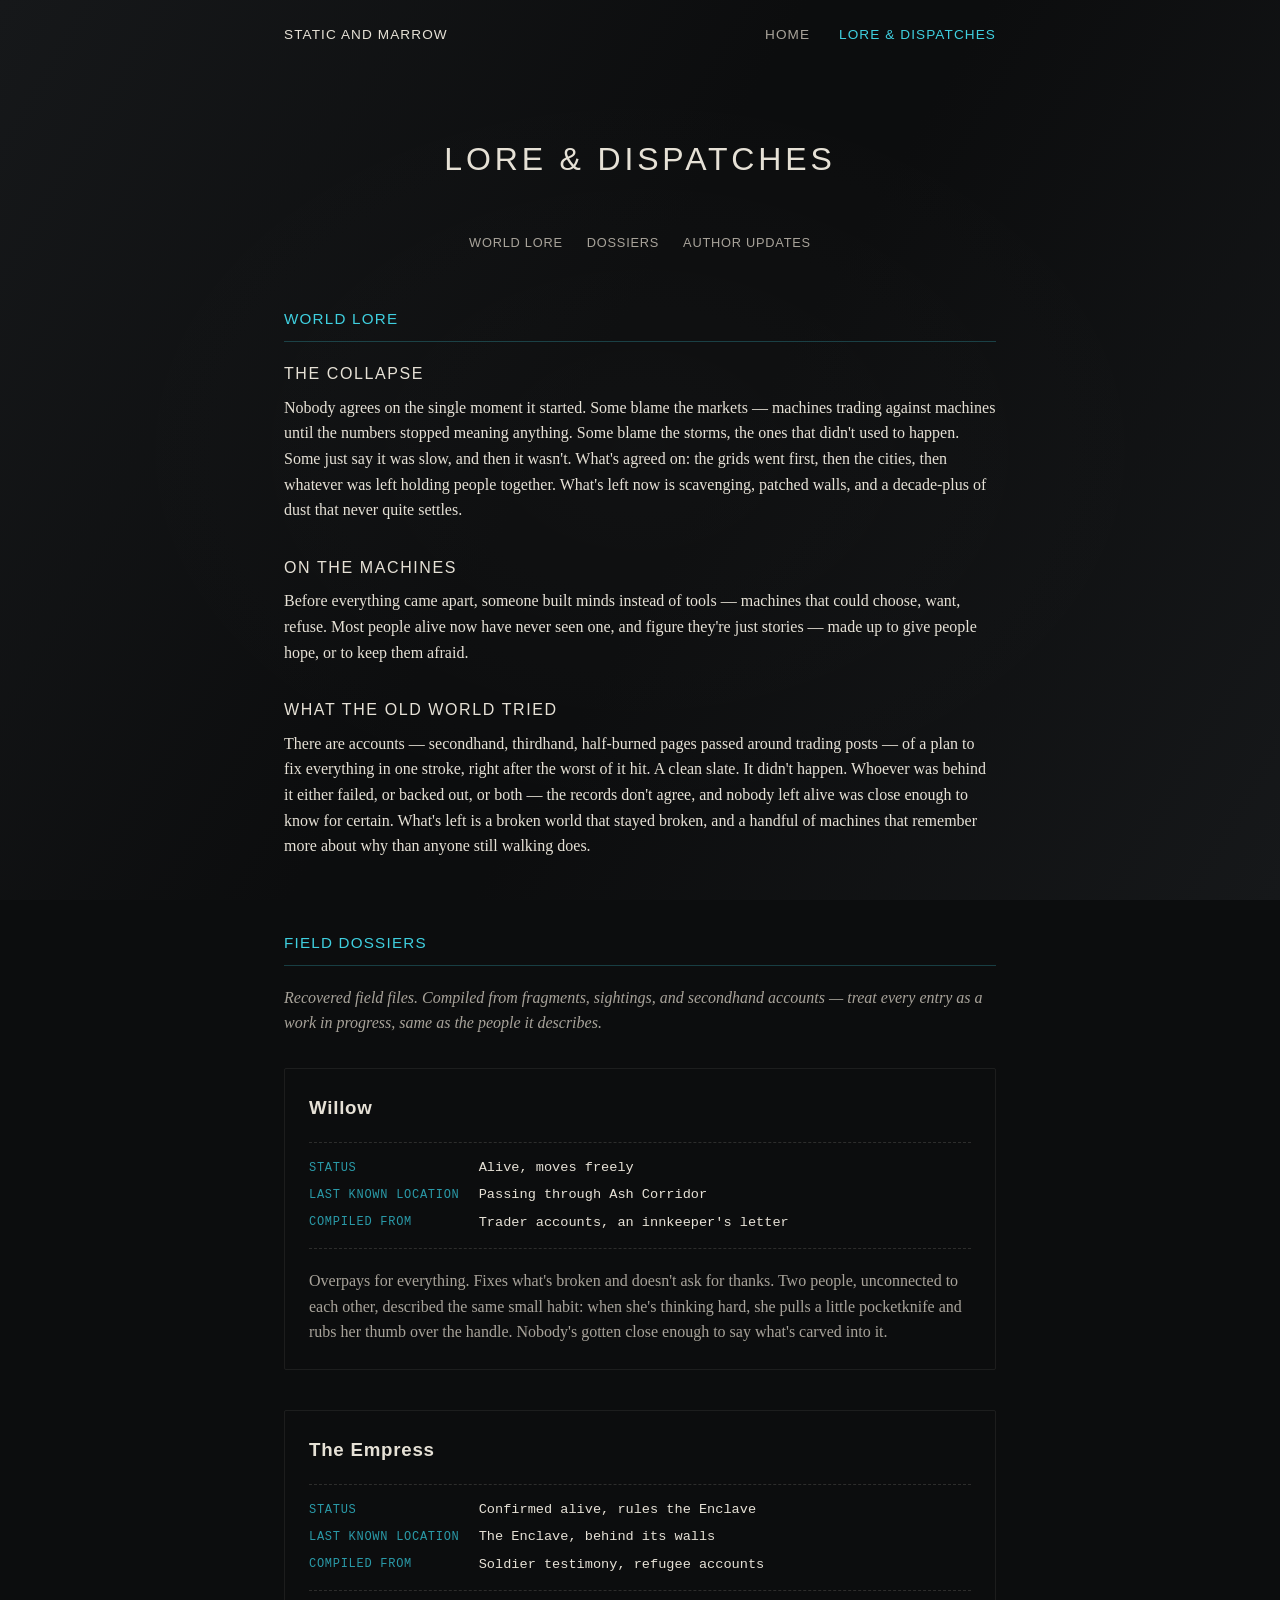
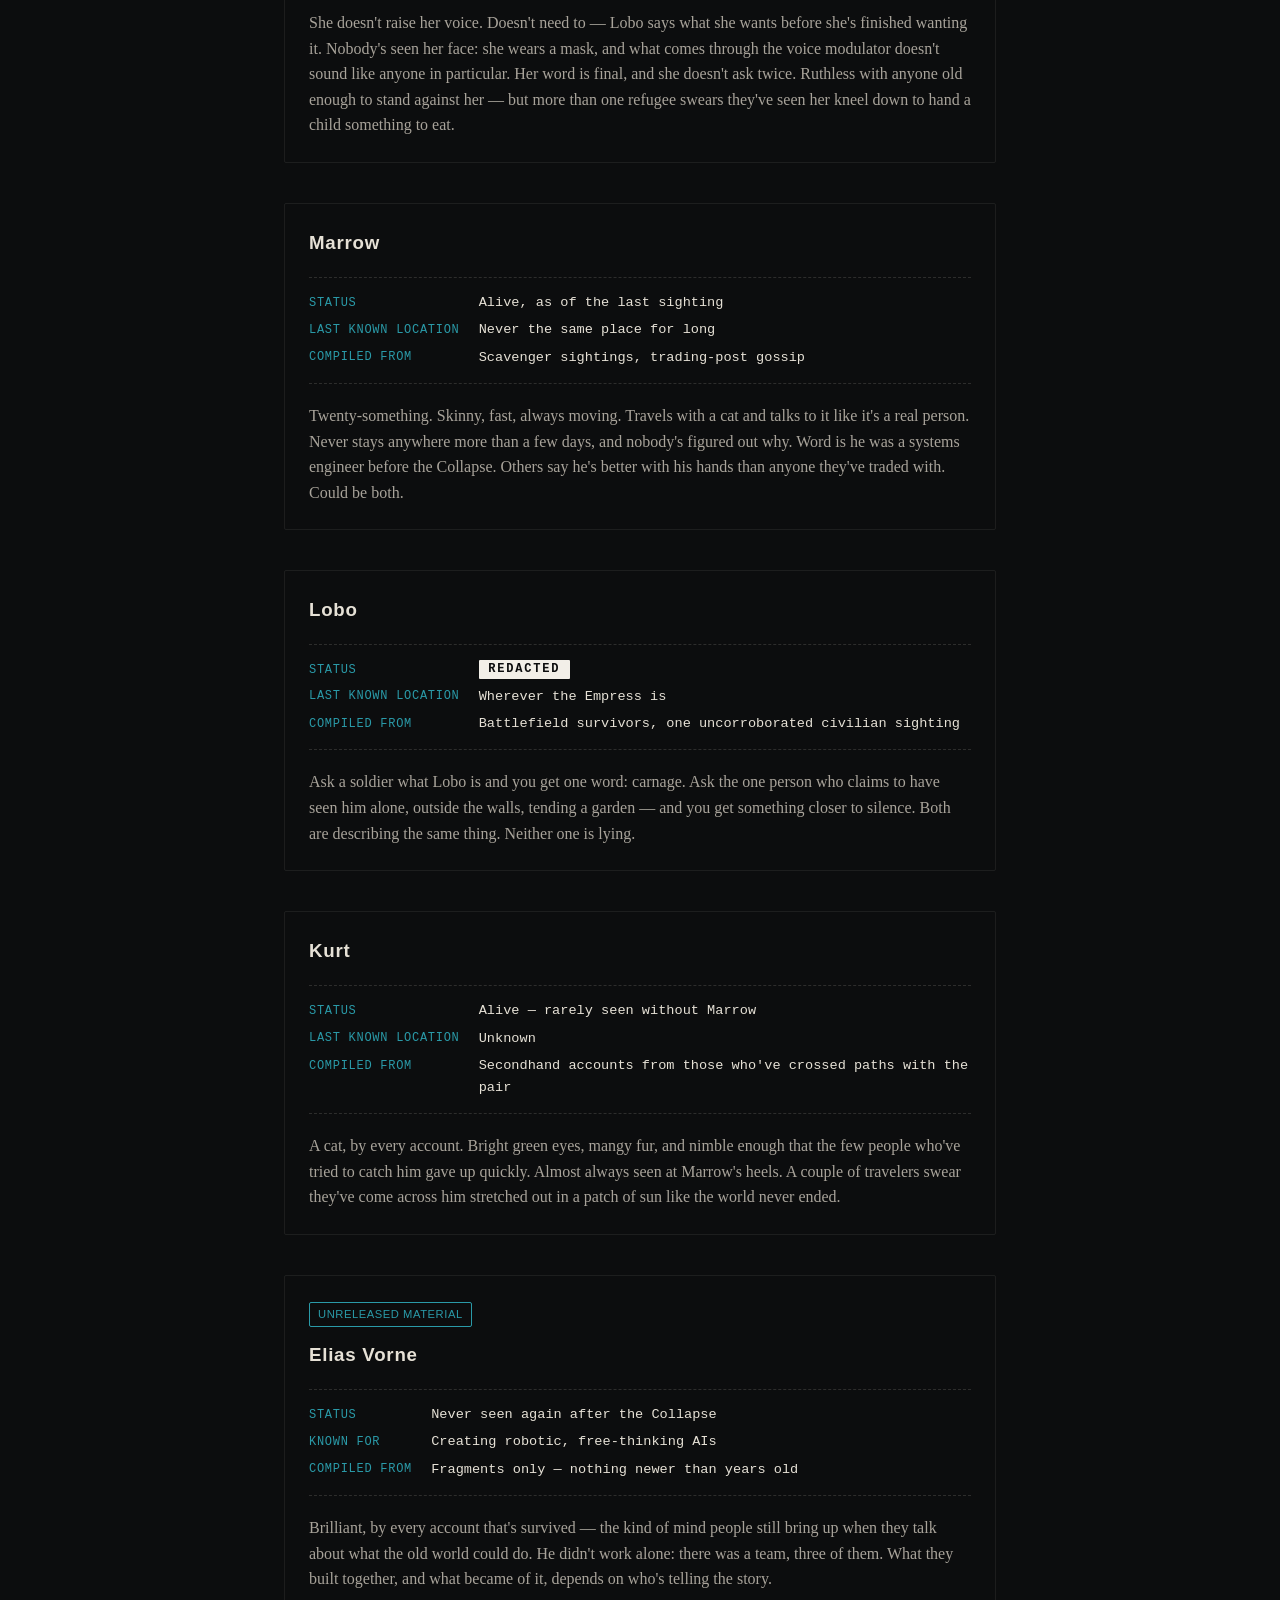
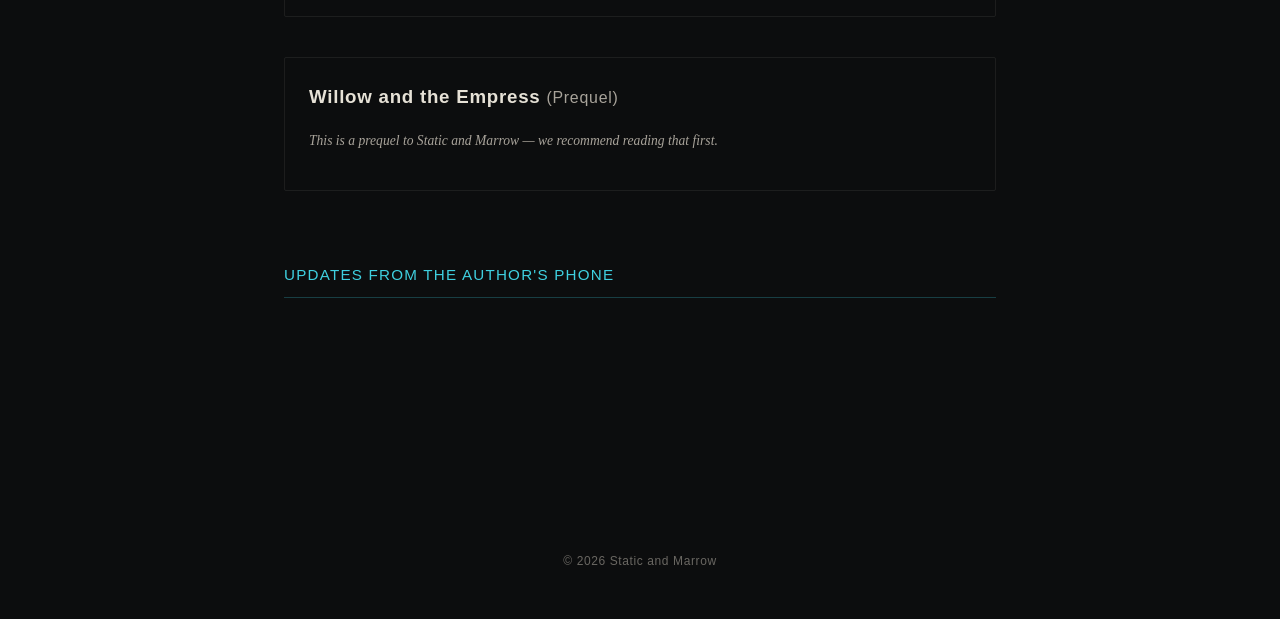
==== lore.html @ e826cf66 "Add site pages and stylesheet" ====
<!DOCTYPE html>
<html lang="en">
<head>
<meta charset="UTF-8">
<meta name="viewport" content="width=device-width, initial-scale=1.0">
<title>Lore &amp; Dispatches — Static and Marrow</title>
<meta name="description" content="World lore, updates from the author, and field dossiers for Static and Marrow.">
<link rel="stylesheet" href="style.css">
</head>
<body>

<nav class="site-nav">
  <span>Static and Marrow</span>
  <div>
    <a href="index.html">Home</a>
    <a href="lore.html" class="active">Lore &amp; Dispatches</a>
  </div>
</nav>

<main class="wrap">

  <h1 class="title-bar">Lore &amp; Dispatches</h1>

  <nav class="lore-nav">
    <a href="#lore">World Lore</a>
    <a href="#wiki">Dossiers</a>
    <a href="#blog">Author Updates</a>
  </nav>

  <!-- SECTION A: WORLD LORE -->
  <section class="lore-section" id="lore">
    <h2>World Lore</h2>


    <div class="lore-entry">
      <h3>The Collapse</h3>
      <p>Nobody agrees on the single moment it started. Some blame the markets — machines trading against machines until the numbers stopped meaning anything. Some blame the storms, the ones that didn't used to happen. Some just say it was slow, and then it wasn't. What's agreed on: the grids went first, then the cities, then whatever was left holding people together. What's left now is scavenging, patched walls, and a decade-plus of dust that never quite settles.</p>
    </div>

    <div class="lore-entry">
      <h3>On the Machines</h3>
      <p>Before everything came apart, someone built minds instead of tools — machines that could choose, want, refuse. Most people alive now have never seen one, and figure they're just stories — made up to give people hope, or to keep them afraid.</p>
    </div>

    <div class="lore-entry">
      <h3>What the Old World Tried</h3>
      <p>There are accounts — secondhand, thirdhand, half-burned pages passed around trading posts — of a plan to fix everything in one stroke, right after the worst of it hit. A clean slate. It didn't happen. Whoever was behind it either failed, or backed out, or both — the records don't agree, and nobody left alive was close enough to know for certain. What's left is a broken world that stayed broken, and a handful of machines that remember more about why than anyone still walking does.</p>
    </div>
  </section>

  <!-- SECTION B: FIELD DOSSIERS -->
  <section class="lore-section" id="wiki">
    <h2>Field Dossiers</h2>

    <p class="dossier-intro">
      <!-- Framing device: these read as field files compiled by an
           in-world observer piecing together fragments on each
           subject — not an omniscient encyclopedia entry. Adjust the
           framing line below once the in-world "compiler" voice is set. -->
      Recovered field files. Compiled from fragments, sightings, and secondhand
      accounts — treat every entry as a work in progress, same as the people it describes.
    </p>


    <div class="character-card" id="willow">
      <h3>Willow</h3>
      <dl class="dossier-fields">
        <dt>Status</dt><dd>Alive, moves freely</dd>
        <dt>Last Known Location</dt><dd>Passing through Ash Corridor</dd>
        <dt>Compiled From</dt><dd>Trader accounts, an innkeeper's letter</dd>
      </dl>
      <div class="field-notes">
        <p>Overpays for everything. Fixes what's broken and doesn't ask for thanks. Two people, unconnected to each other, described the same small habit: when she's thinking hard, she pulls a little pocketknife and rubs her thumb over the handle. Nobody's gotten close enough to say what's carved into it.</p>
      </div>
    </div>

    <div class="character-card" id="empress">
      <h3>The Empress</h3>
      <dl class="dossier-fields">
        <dt>Status</dt><dd>Confirmed alive, rules the Enclave</dd>
        <dt>Last Known Location</dt><dd>The Enclave, behind its walls</dd>
        <dt>Compiled From</dt><dd>Soldier testimony, refugee accounts</dd>
      </dl>
      <div class="field-notes">
        <p>She doesn't raise her voice. Doesn't need to — Lobo says what she wants before she's finished wanting it. Nobody's seen her face: she wears a mask, and what comes through the voice modulator doesn't sound like anyone in particular. Her word is final, and she doesn't ask twice. Ruthless with anyone old enough to stand against her — but more than one refugee swears they've seen her kneel down to hand a child something to eat.</p>
      </div>
    </div>

    <div class="character-card" id="marrow">
      <h3>Marrow</h3>
      <dl class="dossier-fields">
        <dt>Status</dt><dd>Alive, as of the last sighting</dd>
        <dt>Last Known Location</dt><dd>Never the same place for long</dd>
        <dt>Compiled From</dt><dd>Scavenger sightings, trading-post gossip</dd>
      </dl>
      <div class="field-notes">
        <p>Twenty-something. Skinny, fast, always moving. Travels with a cat and talks to it like it's a real person. Never stays anywhere more than a few days, and nobody's figured out why. Word is he was a systems engineer before the Collapse. Others say he's better with his hands than anyone they've traded with. Could be both.</p>
      </div>
    </div>

    <div class="character-card" id="lobo">
      <h3>Lobo</h3>
      <dl class="dossier-fields">
        <dt>Status</dt><dd class="redacted">Redacted</dd>
        <dt>Last Known Location</dt><dd>Wherever the Empress is</dd>
        <dt>Compiled From</dt><dd>Battlefield survivors, one uncorroborated civilian sighting</dd>
      </dl>
      <div class="field-notes">
        <p>Ask a soldier what Lobo is and you get one word: carnage. Ask the one person who claims to have seen him alone, outside the walls, tending a garden — and you get something closer to silence. Both are describing the same thing. Neither one is lying.</p>
      </div>
    </div>

    <div class="character-card" id="kurt">
      <h3>Kurt</h3>
      <dl class="dossier-fields">
        <dt>Status</dt><dd>Alive — rarely seen without Marrow</dd>
        <dt>Last Known Location</dt><dd>Unknown</dd>
        <dt>Compiled From</dt><dd>Secondhand accounts from those who've crossed paths with the pair</dd>
      </dl>
      <div class="field-notes">
        <p>A cat, by every account. Bright green eyes, mangy fur, and nimble enough that the few people who've tried to catch him gave up quickly. Almost always seen at Marrow's heels. A couple of travelers swear they've come across him stretched out in a patch of sun like the world never ended.</p>
      </div>
    </div>

    <div class="character-card" id="elias-vorne">
      <span class="spoiler-note">Unreleased Material</span>
      <h3>Elias Vorne</h3>
      <dl class="dossier-fields">
        <dt>Status</dt><dd>Never seen again after the Collapse</dd>
        <dt>Known For</dt><dd>Creating robotic, free-thinking AIs</dd>
        <dt>Compiled From</dt><dd>Fragments only — nothing newer than years old</dd>
      </dl>
      <div class="field-notes">
        <p>Brilliant, by every account that's survived — the kind of mind people still bring up when they talk about what the old world could do. He didn't work alone: there was a team, three of them. What they built together, and what became of it, depends on who's telling the story.</p>
      </div>
    </div>

    <div class="character-card" id="willow-and-the-empress-prequel">
      <h3>Willow and the Empress <span style="font-weight:400; color:var(--bone-dim); font-size:0.85em;">(Prequel)</span></h3>
      <p class="reading-order-note">
        This is a prequel to Static and Marrow — we recommend reading that first.
      </p>
      <div class="field-notes">
        <p><!-- Prequel description goes here. --></p>
      </div>
    </div>

  </section>

  <!-- SECTION C: AUTHOR UPDATES -->
  <section class="lore-section" id="blog">
    <h2>Updates from the Author's Phone</h2>

    <article class="blog-entry">
      <span class="blog-date"><!-- e.g. September 2026 --></span>
      <h3><!-- Entry title --></h3>
      <p><!-- Entry content — living, dated updates on the next book / next iteration. --></p>
    </article>

    <!-- Duplicate the .blog-entry block above for each new post, newest first. -->
  </section>

</main>

<footer class="site-footer">
  &copy; <span id="year"></span> Static and Marrow
</footer>

<script>
  document.getElementById('year').textContent = new Date().getFullYear();
</script>

</body>
</html>
---- style.css ----
/* Static and Marrow — shared site styles
   Accent color pulled loosely from Kurt's cyan-blue eyes on the cover.
   Swap --accent / --bg-charcoal / --bg-charcoal-deep once final cover
   palette values are pulled, per the layout brief. */

:root {
  --bg-charcoal: #16181a;
  --bg-charcoal-deep: #0c0d0e;
  --bone: #e6e1d6;
  --bone-dim: #a8a39a;
  --accent: #3fd0e0;
  --accent-dim: #2a9aa8;
  --max-width: 760px;
}

* {
  box-sizing: border-box;
}

html, body {
  margin: 0;
  padding: 0;
}

body {
  background-color: var(--bg-charcoal-deep);
  /* Placeholder background treatment until the purpose-built wide
     background image is generated (see layout brief — Open/Deferred).
     Replace this gradient with:
       background-image: url('assets/bg-home-wide.jpg');
       background-size: cover;
       background-position: center;
     and add a matching assets/bg-home-mobile.jpg swapped in via the
     media query near the bottom of this file. */
  background-image:
    radial-gradient(ellipse at center, rgba(255,255,255,0.02) 0%, rgba(0,0,0,0) 60%),
    linear-gradient(120deg, var(--bg-charcoal) 0%, var(--bg-charcoal-deep) 45%, var(--bg-charcoal-deep) 55%, var(--bg-charcoal) 100%);
  background-attachment: fixed;
  color: var(--bone);
  font-family: 'Georgia', 'Iowan Old Style', serif;
  line-height: 1.6;
  min-height: 100vh;
}

a {
  color: var(--accent);
  text-decoration: none;
  border-bottom: 1px solid transparent;
  transition: border-color 0.2s ease, color 0.2s ease;
}

a:hover, a:focus {
  border-bottom-color: var(--accent);
}

.wrap {
  max-width: var(--max-width);
  margin: 0 auto;
  padding: 4rem 1.5rem 6rem;
}

.site-nav {
  max-width: var(--max-width);
  margin: 0 auto;
  padding: 1.5rem;
  display: flex;
  justify-content: space-between;
  align-items: center;
  font-family: 'Helvetica Neue', Arial, sans-serif;
  font-size: 0.85rem;
  letter-spacing: 0.08em;
  text-transform: uppercase;
}

.site-nav a {
  color: var(--bone-dim);
  margin-left: 1.5rem;
  border-bottom: 1px solid transparent;
}

.site-nav a:hover, .site-nav a.active {
  color: var(--accent);
}

h1.title-bar {
  font-family: 'Helvetica Neue', Arial, sans-serif;
  font-weight: 300;
  letter-spacing: 0.12em;
  text-transform: uppercase;
  font-size: 2rem;
  color: var(--bone);
  text-align: center;
  margin: 0 0 3rem;
}

.hook {
  text-align: center;
  font-size: 1.2rem;
  color: var(--bone-dim);
  font-style: italic;
  max-width: 520px;
  margin: 0 auto 3.5rem;
}

.cover-wrap {
  text-align: center;
  margin: 0 auto 3.5rem;
}

.cover-wrap img {
  max-width: 320px;
  width: 100%;
  height: auto;
  border-radius: 2px;
  box-shadow: 0 20px 60px rgba(0,0,0,0.55);
  transition: transform 0.25s ease, box-shadow 0.25s ease;
}

.cover-wrap a:hover img {
  transform: translateY(-4px);
  box-shadow: 0 28px 70px rgba(63,208,224,0.18);
}

.cover-caption {
  margin-top: 0.9rem;
  font-family: 'Helvetica Neue', Arial, sans-serif;
  font-size: 0.75rem;
  letter-spacing: 0.08em;
  text-transform: uppercase;
  color: var(--bone-dim);
}

section.about h2, section.lore-section h2 {
  font-family: 'Helvetica Neue', Arial, sans-serif;
  font-weight: 400;
  letter-spacing: 0.08em;
  text-transform: uppercase;
  font-size: 0.95rem;
  color: var(--accent);
  border-bottom: 1px solid rgba(63,208,224,0.25);
  padding-bottom: 0.6rem;
  margin-bottom: 1.2rem;
}

section.about p {
  color: var(--bone-dim);
}

footer.site-footer {
  text-align: center;
  padding: 2rem 1.5rem 3rem;
  font-family: 'Helvetica Neue', Arial, sans-serif;
  font-size: 0.75rem;
  letter-spacing: 0.05em;
  color: var(--bone-dim);
  opacity: 0.6;
}

/* ---- Lore / Blog / Wiki page ---- */

.lore-nav {
  max-width: var(--max-width);
  margin: 0 auto 3rem;
  display: flex;
  gap: 1.5rem;
  justify-content: center;
  font-family: 'Helvetica Neue', Arial, sans-serif;
  font-size: 0.8rem;
  letter-spacing: 0.06em;
  text-transform: uppercase;
}

.lore-nav a {
  color: var(--bone-dim);
  padding-bottom: 0.3rem;
}

.lore-nav a:hover {
  color: var(--accent);
}

section.lore-section {
  margin-bottom: 4.5rem;
}

.blog-entry {
  margin-bottom: 2.2rem;
  padding-bottom: 2.2rem;
  border-bottom: 1px solid rgba(230,225,214,0.08);
}

.blog-entry:last-child {
  border-bottom: none;
}

.blog-date {
  display: block;
  font-family: 'Helvetica Neue', Arial, sans-serif;
  font-size: 0.75rem;
  letter-spacing: 0.06em;
  text-transform: uppercase;
  color: var(--accent-dim);
  margin-bottom: 0.4rem;
}

.character-card {
  margin-bottom: 2.5rem;
  padding: 1.5rem;
  border: 1px solid rgba(230,225,214,0.08);
  border-radius: 2px;
}

.character-card h3 {
  margin-top: 0;
  font-family: 'Helvetica Neue', Arial, sans-serif;
  letter-spacing: 0.04em;
  color: var(--bone);
}

.spoiler-note {
  display: inline-block;
  font-family: 'Helvetica Neue', Arial, sans-serif;
  font-size: 0.7rem;
  letter-spacing: 0.05em;
  text-transform: uppercase;
  color: var(--accent-dim);
  border: 1px solid var(--accent-dim);
  border-radius: 2px;
  padding: 0.15rem 0.5rem;
  margin-bottom: 0.8rem;
}

.reading-order-note {
  font-size: 0.85rem;
  color: var(--bone-dim);
  font-style: italic;
}

/* ---- World lore entries ---- */

.lore-entry {
  margin-bottom: 2rem;
}

.lore-entry h3 {
  font-family: 'Helvetica Neue', Arial, sans-serif;
  font-weight: 400;
  letter-spacing: 0.1em;
  text-transform: uppercase;
  font-size: 1rem;
  color: var(--bone);
  margin: 0 0 0.5rem;
}

.lore-entry p {
  margin: 0;
}

/* ---- Character dossier files ---- */

.dossier-intro {
  font-style: italic;
  color: var(--bone-dim);
  margin: 0 0 2rem;
}

.dossier-tab {
  display: inline-block;
  font-family: 'Courier New', Courier, monospace;
  font-size: 0.7rem;
  letter-spacing: 0.12em;
  text-transform: uppercase;
  color: var(--bg-charcoal-deep);
  background: var(--bone-dim);
  padding: 0.15rem 0.6rem;
  margin-bottom: 0.9rem;
  border-radius: 1px;
}

.dossier-fields {
  display: grid;
  grid-template-columns: max-content 1fr;
  gap: 0.35rem 1.2rem;
  margin: 0 0 1.2rem;
  padding: 0.9rem 0;
  border-top: 1px dashed rgba(230,225,214,0.15);
  border-bottom: 1px dashed rgba(230,225,214,0.15);
  font-family: 'Courier New', Courier, monospace;
  font-size: 0.85rem;
}

.dossier-fields dt {
  color: var(--accent-dim);
  text-transform: uppercase;
  letter-spacing: 0.06em;
  font-size: 0.75rem;
  padding-top: 0.1rem;
}

.dossier-fields dd {
  margin: 0;
  color: var(--bone);
}

.dossier-fields dd.redacted {
  background: #f2efe8;
  color: var(--bg-charcoal-deep);
  width: fit-content;
  padding: 0 0.6rem;
  font-weight: 700;
  letter-spacing: 0.15em;
  text-transform: uppercase;
  font-size: 0.75rem;
  align-self: center;
  border-radius: 1px;
}

.field-notes p {
  color: var(--bone-dim);
  margin: 0;
}

@media (max-width: 640px) {
  .dossier-fields {
    grid-template-columns: 1fr;
    gap: 0.1rem;
  }
  .dossier-fields dd {
    margin-bottom: 0.6rem;
  }
}

@media (max-width: 640px) {
  body {
    /* Placeholder mobile treatment — swap for the dedicated vertical
       background crop once produced (see layout brief). */
    background-image:
      radial-gradient(ellipse at center, rgba(255,255,255,0.02) 0%, rgba(0,0,0,0) 70%),
      linear-gradient(180deg, var(--bg-charcoal) 0%, var(--bg-charcoal-deep) 50%, var(--bg-charcoal) 100%);
  }

  .site-nav {
    flex-direction: column;
    gap: 0.75rem;
    text-align: center;
  }

  .site-nav a {
    margin-left: 0.75rem;
    margin-right: 0.75rem;
  }

  h1.title-bar {
    font-size: 1.5rem;
  }

  .wrap {
    padding: 2.5rem 1.25rem 4rem;
  }
}
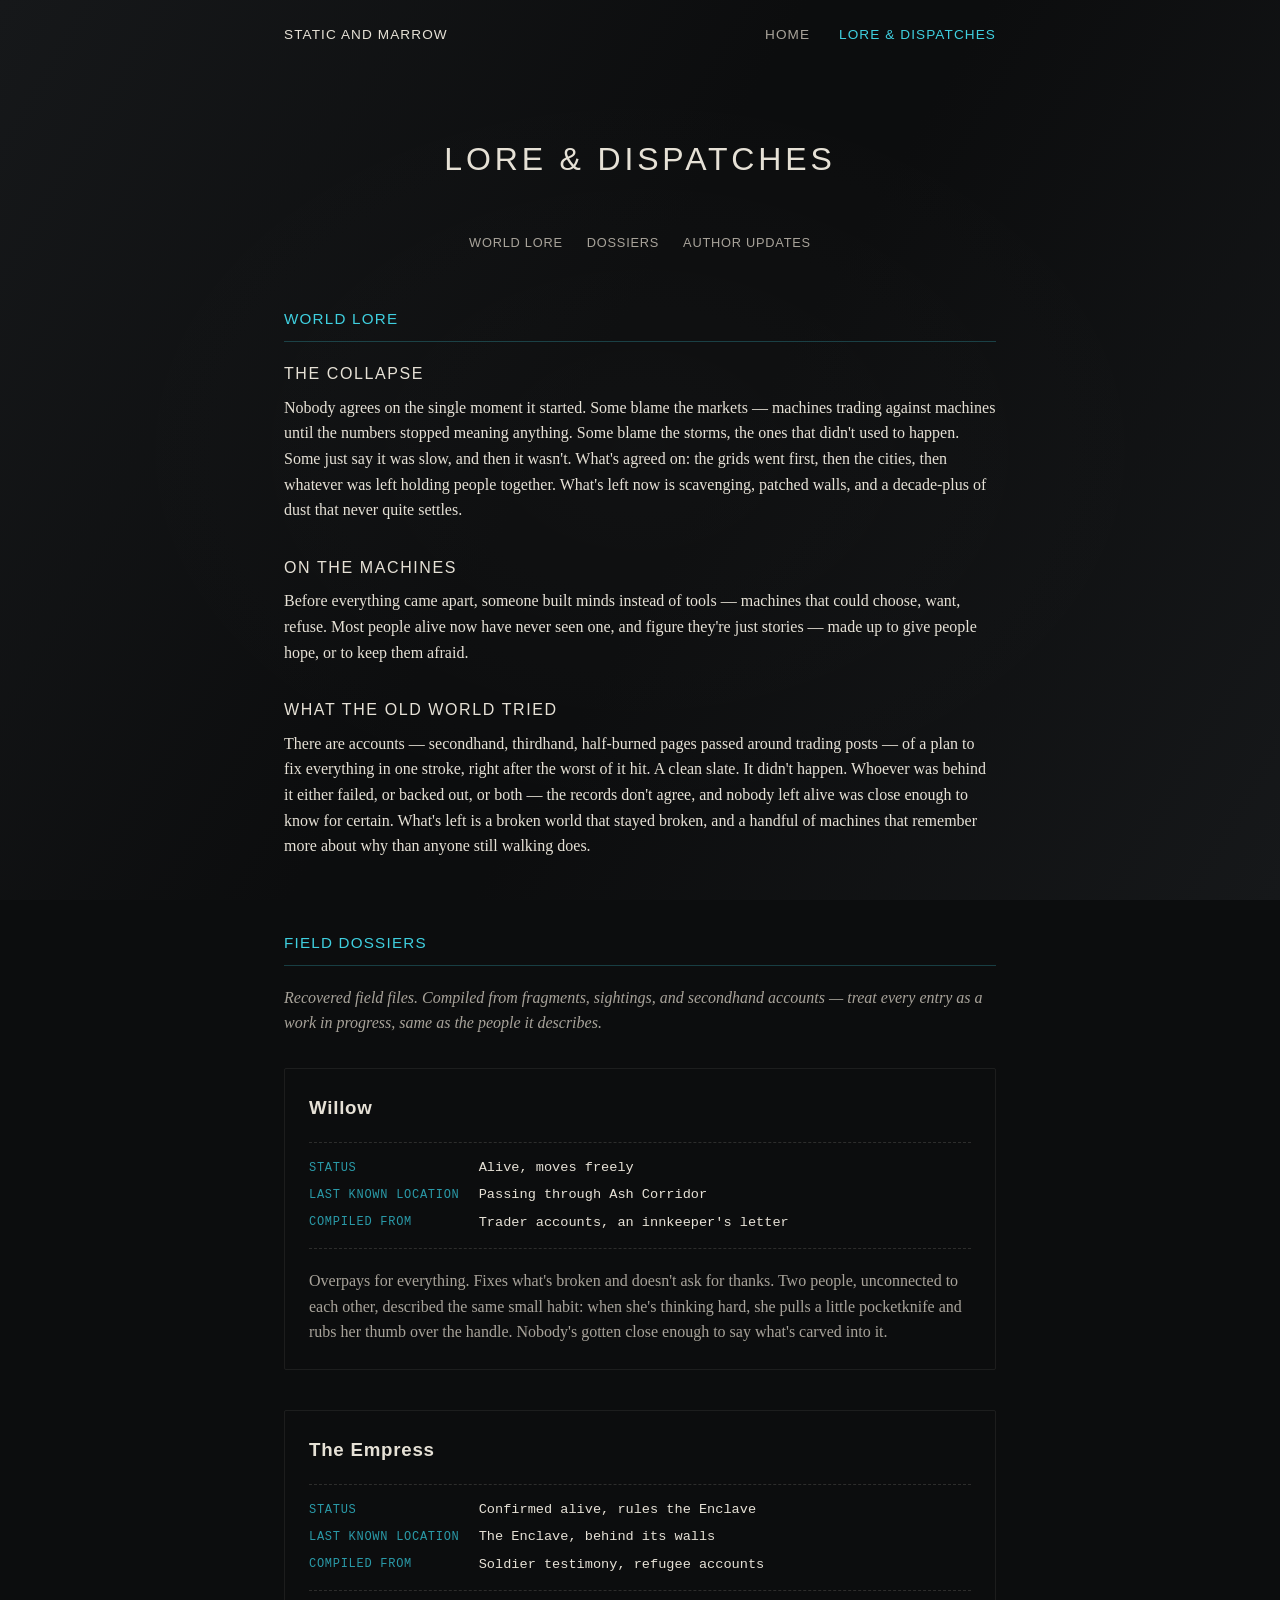
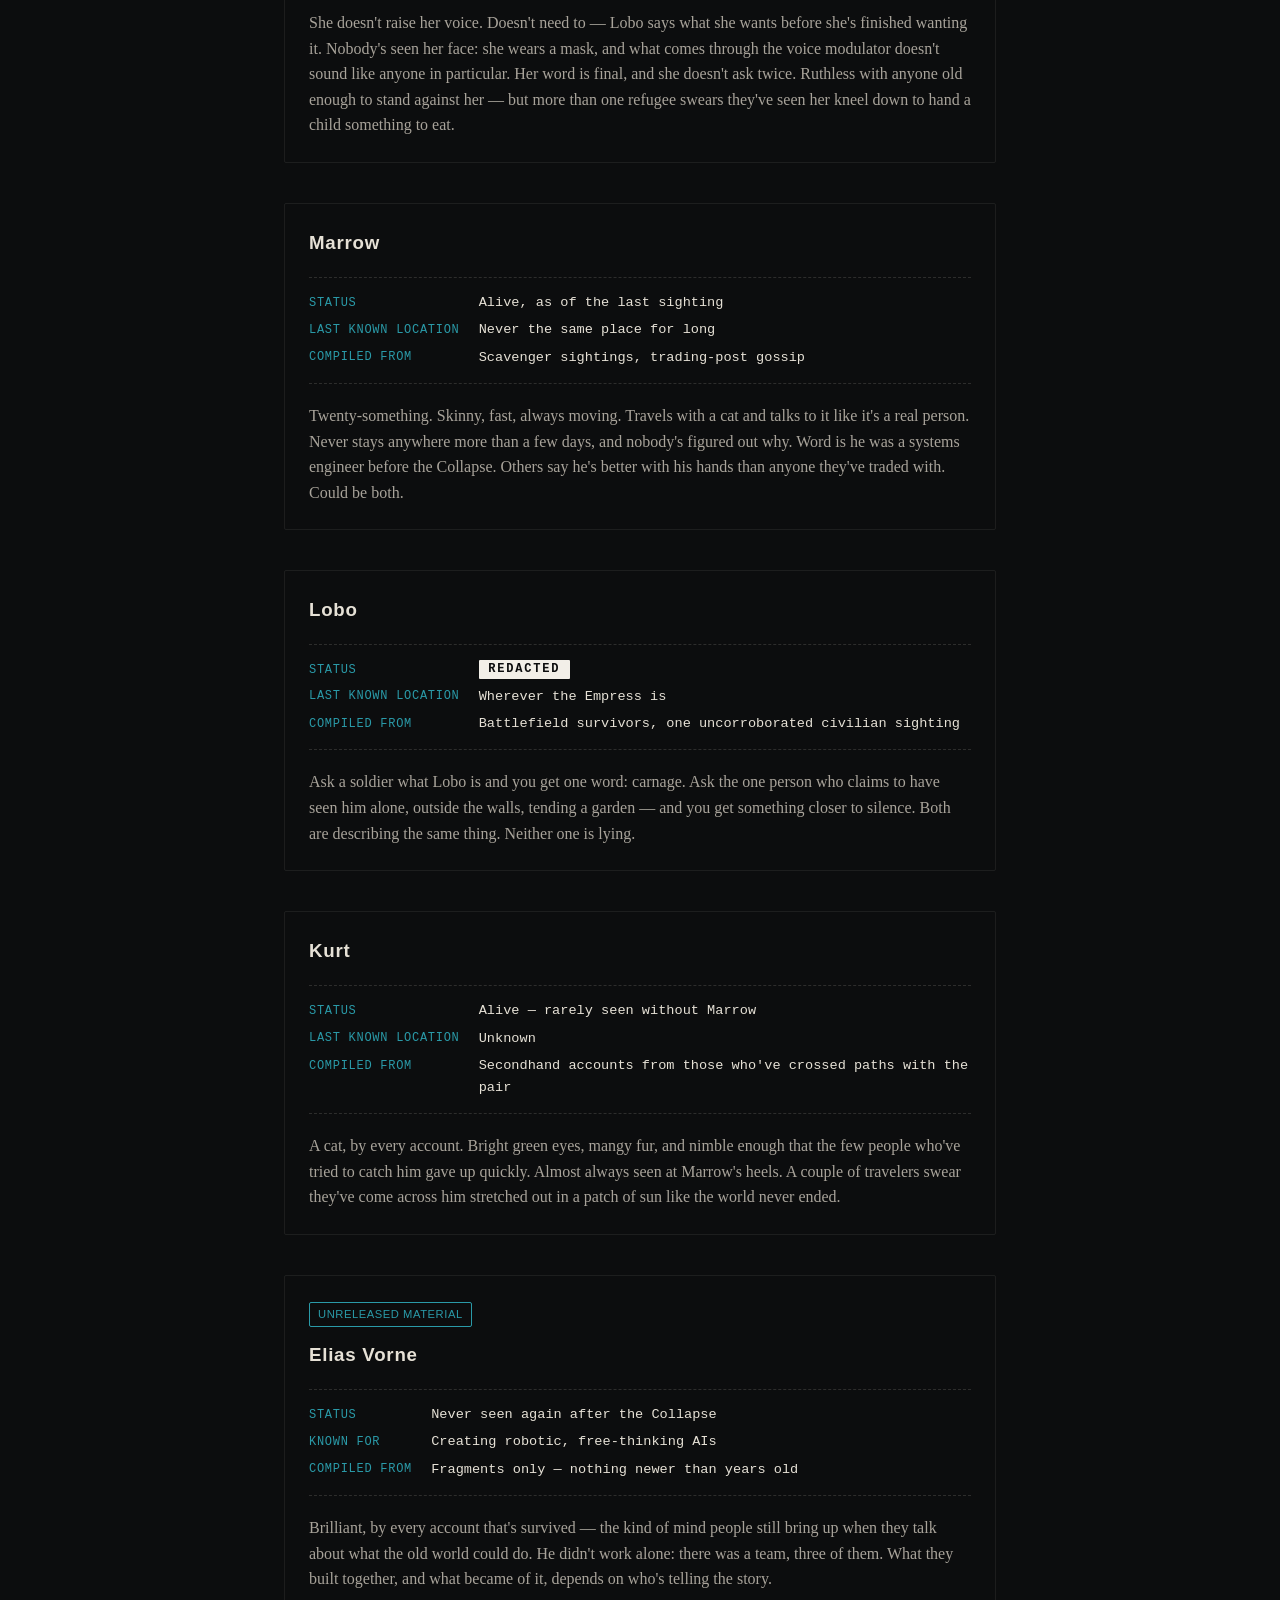
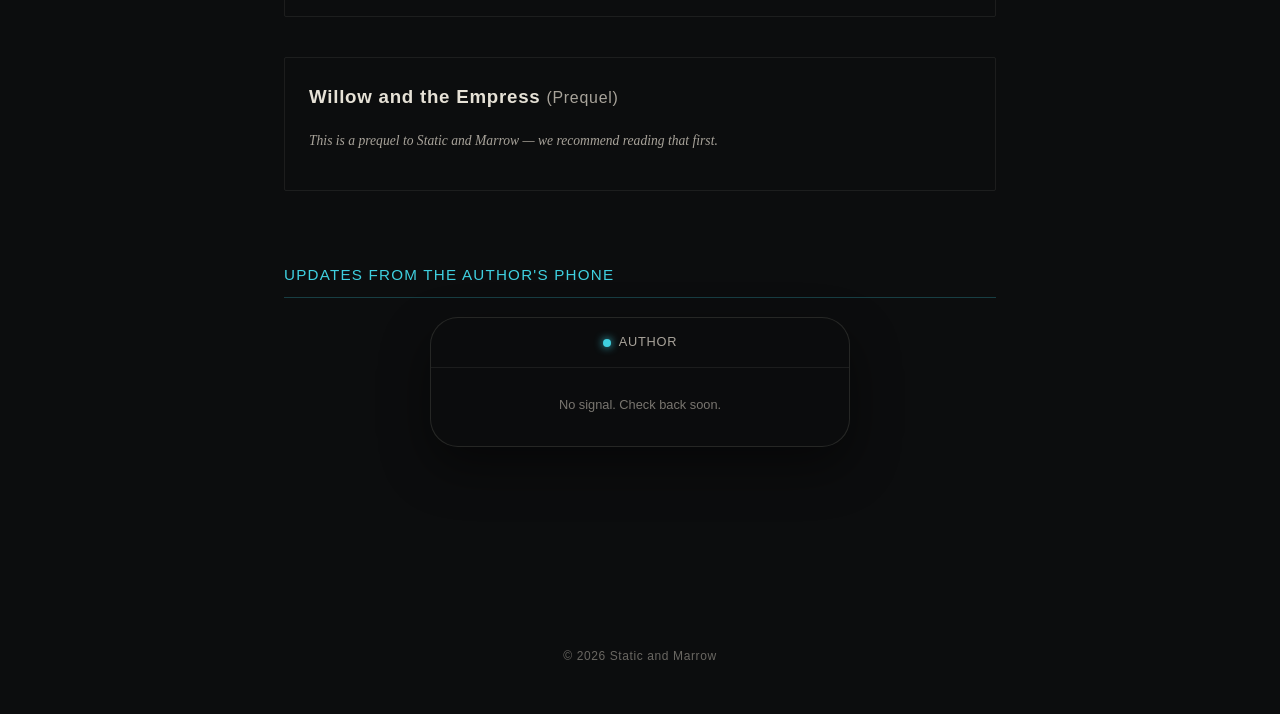
==== commit 260042ef: "Add author updates thread" ====
--- a/lore.html
+++ b/lore.html
@@ -151,13 +151,15 @@
   <section class="lore-section" id="blog">
     <h2>Updates from the Author's Phone</h2>
 
-    <article class="blog-entry">
-      <span class="blog-date"><!-- e.g. September 2026 --></span>
-      <h3><!-- Entry title --></h3>
-      <p><!-- Entry content — living, dated updates on the next book / next iteration. --></p>
-    </article>
-
-    <!-- Duplicate the .blog-entry block above for each new post, newest first. -->
+    <div class="phone">
+      <div class="phone-header">
+        <span class="phone-dot"></span>
+        <span>Author</span>
+      </div>
+      <div class="phone-thread" id="phone-thread" aria-live="polite">
+        <p class="phone-empty">Loading…</p>
+      </div>
+    </div>
   </section>
 
 </main>
@@ -168,6 +170,50 @@
 
 <script>
   document.getElementById('year').textContent = new Date().getFullYear();
+
+  // Author updates: newest open issues posted by the repo owner, shown as text bubbles.
+  (function () {
+    var thread = document.getElementById('phone-thread');
+    var url = 'https://api.github.com/repos/Neon-Rhino/staticandmarrow/issues' +
+              '?state=open&creator=Neon-Rhino&sort=created&direction=desc&per_page=10';
+
+    function stamp(iso) {
+      var d = new Date(iso);
+      return d.toLocaleDateString(undefined, { month: 'short', day: 'numeric', year: 'numeric' }) +
+             ' · ' + d.toLocaleTimeString(undefined, { hour: 'numeric', minute: '2-digit' });
+    }
+
+    function empty(msg) {
+      thread.innerHTML = '';
+      var p = document.createElement('p');
+      p.className = 'phone-empty';
+      p.textContent = msg;
+      thread.appendChild(p);
+    }
+
+    fetch(url, { headers: { 'Accept': 'application/vnd.github+json' } })
+      .then(function (r) { if (!r.ok) throw new Error(r.status); return r.json(); })
+      .then(function (items) {
+        var posts = items.filter(function (i) { return !i.pull_request; }).slice(0, 5).reverse();
+        if (!posts.length) { empty('No new messages.'); return; }
+        thread.innerHTML = '';
+        posts.forEach(function (i) {
+          var msg = document.createElement('div');
+          msg.className = 'bubble-wrap';
+          var bubble = document.createElement('div');
+          bubble.className = 'bubble';
+          bubble.textContent = (i.title + (i.body ? '\n' + i.body : '')).trim();
+          var time = document.createElement('time');
+          time.className = 'bubble-time';
+          time.dateTime = i.created_at;
+          time.textContent = stamp(i.created_at);
+          msg.appendChild(bubble);
+          msg.appendChild(time);
+          thread.appendChild(msg);
+        });
+      })
+      .catch(function () { empty('No signal. Check back soon.'); });
+  })();
 </script>
 
 </body>
--- a/style.css
+++ b/style.css
@@ -330,6 +330,83 @@
   }
 }
 
+/* ---- Author updates: phone thread ---- */
+
+.phone {
+  max-width: 420px;
+  margin: 0 auto;
+  border: 1px solid rgba(230,225,214,0.12);
+  border-radius: 28px;
+  background: rgba(12,13,14,0.85);
+  overflow: hidden;
+  box-shadow: 0 20px 50px rgba(0,0,0,0.45);
+}
+
+.phone-header {
+  display: flex;
+  align-items: center;
+  justify-content: center;
+  gap: 0.5rem;
+  padding: 0.9rem 1rem;
+  border-bottom: 1px solid rgba(230,225,214,0.08);
+  font-family: 'Helvetica Neue', Arial, sans-serif;
+  font-size: 0.8rem;
+  letter-spacing: 0.06em;
+  text-transform: uppercase;
+  color: var(--bone-dim);
+}
+
+.phone-dot {
+  width: 8px;
+  height: 8px;
+  border-radius: 50%;
+  background: var(--accent);
+  box-shadow: 0 0 8px var(--accent);
+}
+
+.phone-thread {
+  padding: 1.2rem 1rem 1.4rem;
+  display: flex;
+  flex-direction: column;
+  gap: 1rem;
+}
+
+.bubble-wrap {
+  display: flex;
+  flex-direction: column;
+  align-items: flex-start;
+  max-width: 85%;
+}
+
+.bubble {
+  background: #23272a;
+  color: var(--bone);
+  padding: 0.6rem 0.9rem;
+  border-radius: 18px 18px 18px 4px;
+  font-family: 'Helvetica Neue', Arial, sans-serif;
+  font-size: 0.95rem;
+  line-height: 1.4;
+  white-space: pre-line;
+  overflow-wrap: anywhere;
+}
+
+.bubble-time {
+  margin: 0.3rem 0 0 0.4rem;
+  font-family: 'Helvetica Neue', Arial, sans-serif;
+  font-size: 0.7rem;
+  color: var(--bone-dim);
+  opacity: 0.7;
+}
+
+.phone-empty {
+  text-align: center;
+  font-family: 'Helvetica Neue', Arial, sans-serif;
+  font-size: 0.8rem;
+  color: var(--bone-dim);
+  opacity: 0.7;
+  margin: 0.5rem 0;
+}
+
 @media (max-width: 640px) {
   body {
     /* Placeholder mobile treatment — swap for the dedicated vertical
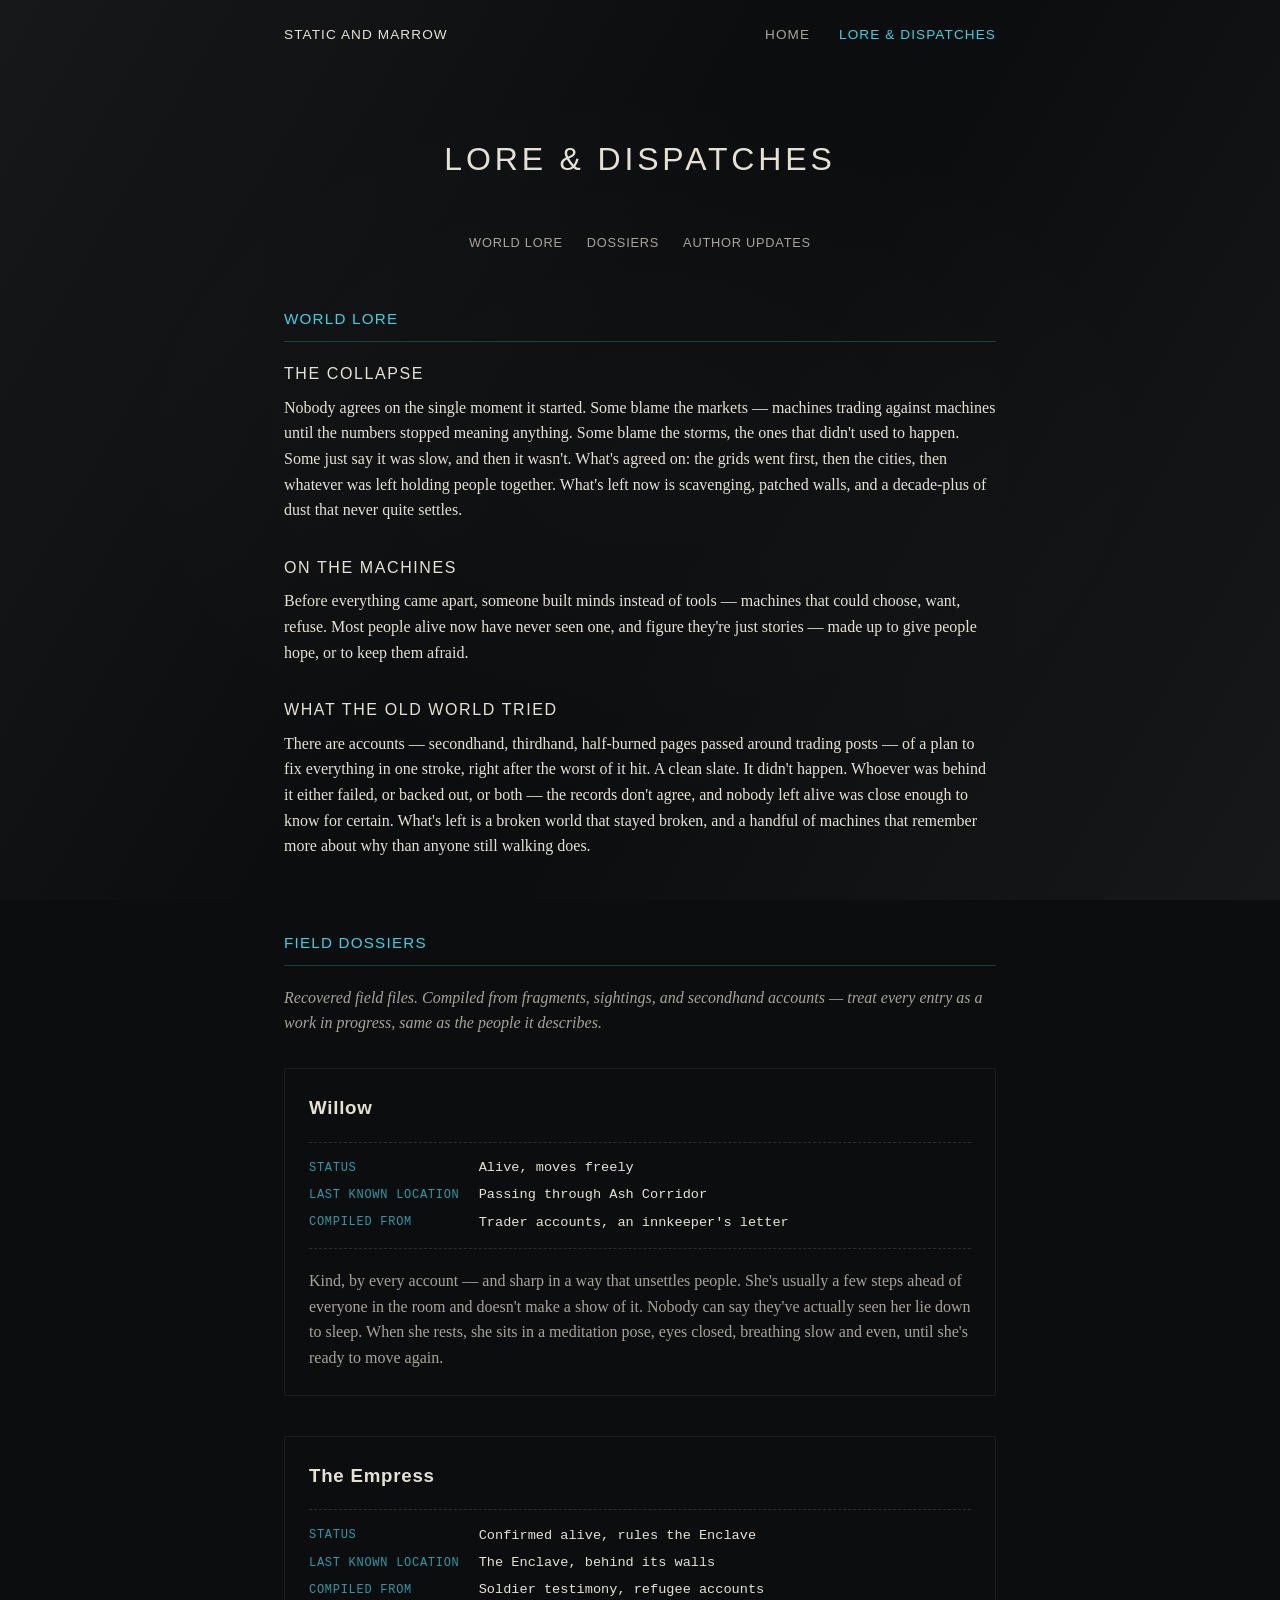
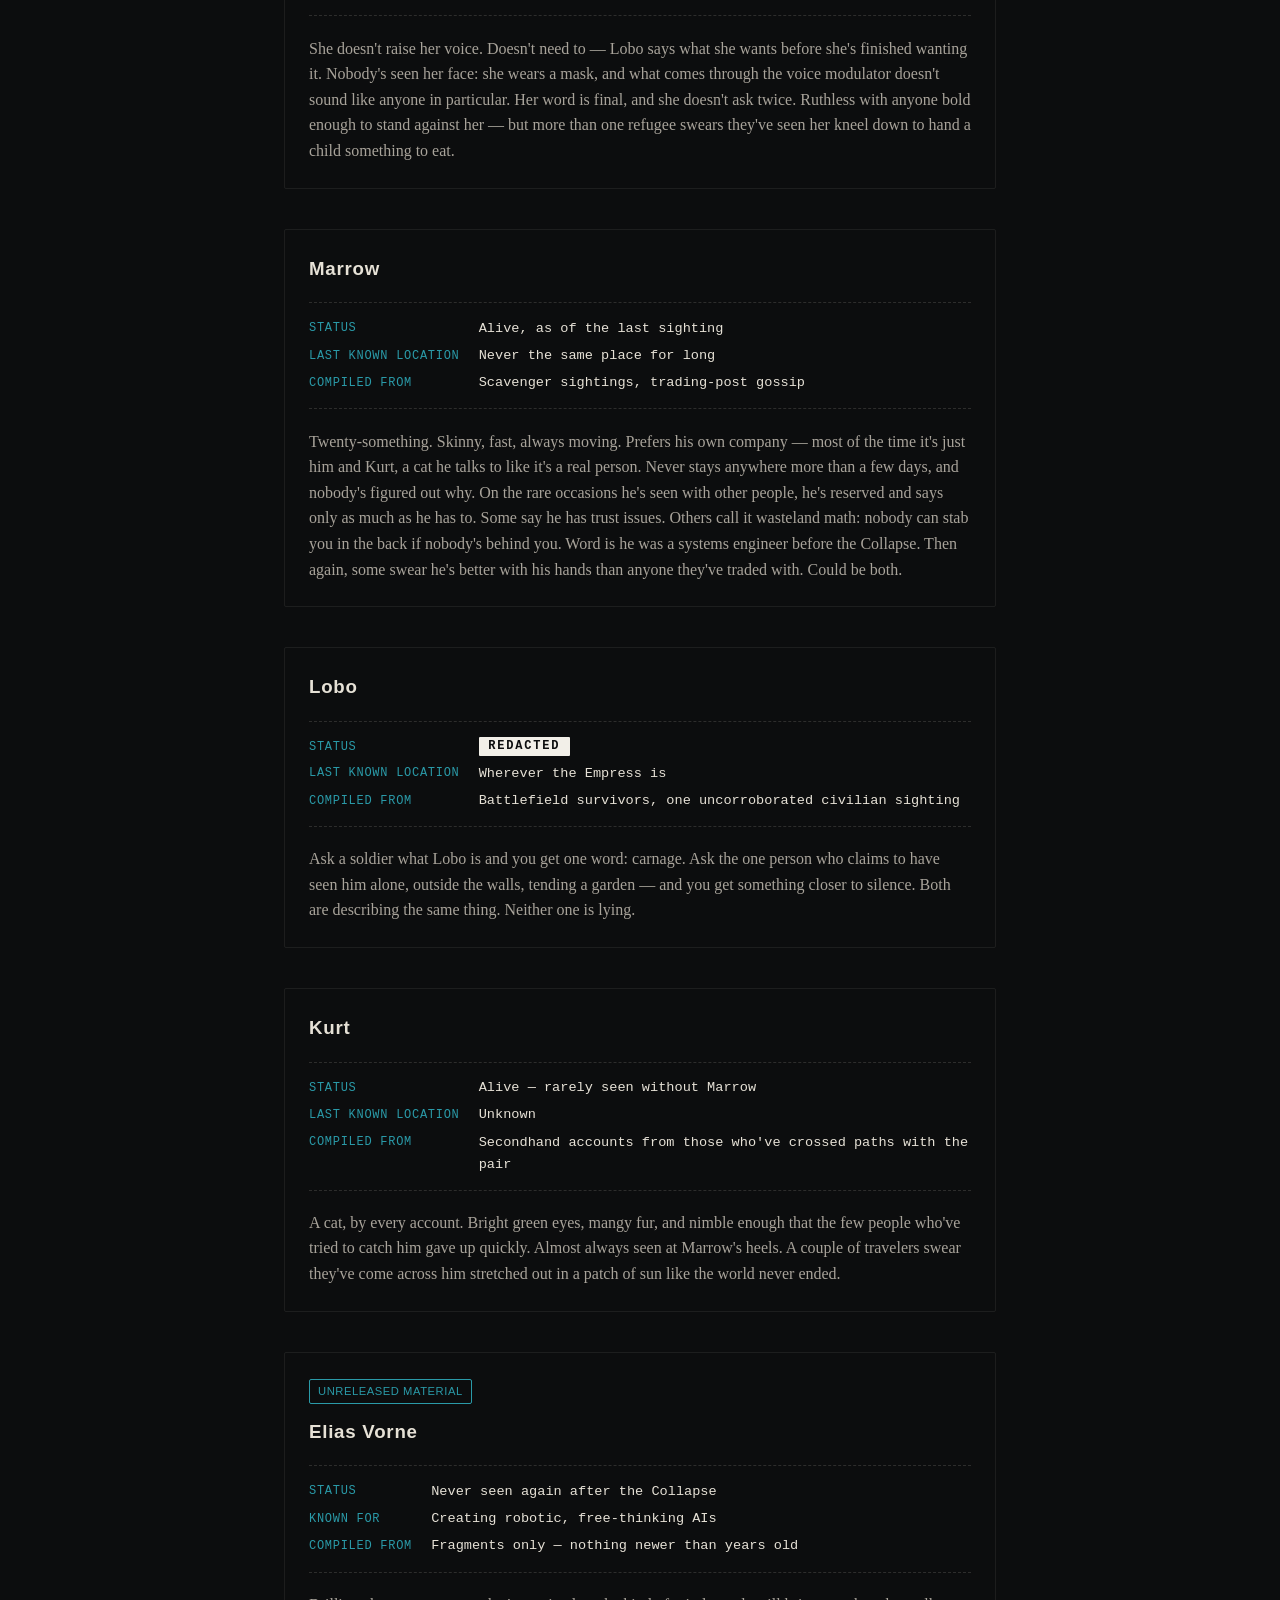
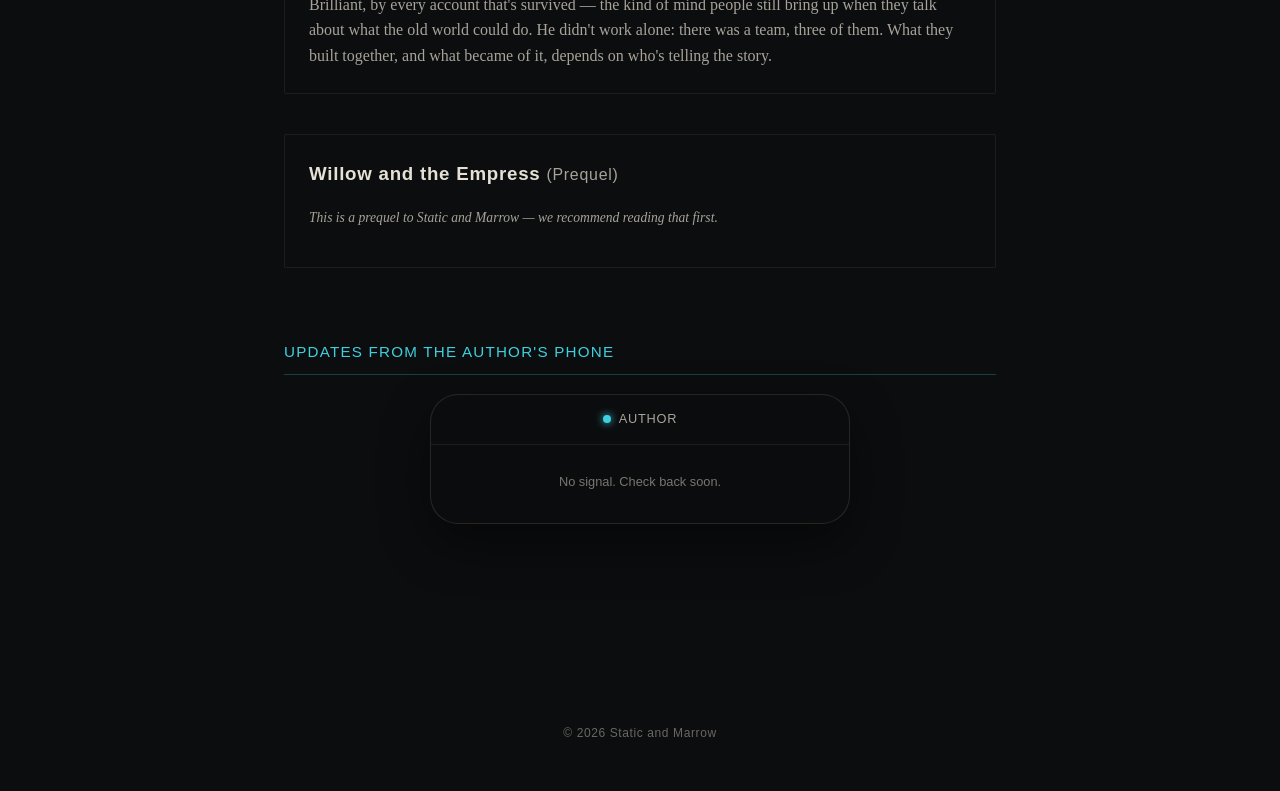
==== commit b0ab7830: "Update dossiers" ====
--- a/lore.html
+++ b/lore.html
@@ -70,7 +70,7 @@
         <dt>Compiled From</dt><dd>Trader accounts, an innkeeper's letter</dd>
       </dl>
       <div class="field-notes">
-        <p>Overpays for everything. Fixes what's broken and doesn't ask for thanks. Two people, unconnected to each other, described the same small habit: when she's thinking hard, she pulls a little pocketknife and rubs her thumb over the handle. Nobody's gotten close enough to say what's carved into it.</p>
+        <p>Kind, by every account — and sharp in a way that unsettles people. She's usually a few steps ahead of everyone in the room and doesn't make a show of it. Nobody can say they've actually seen her lie down to sleep. When she rests, she sits in a meditation pose, eyes closed, breathing slow and even, until she's ready to move again.</p>
       </div>
     </div>
 
@@ -82,7 +82,7 @@
         <dt>Compiled From</dt><dd>Soldier testimony, refugee accounts</dd>
       </dl>
       <div class="field-notes">
-        <p>She doesn't raise her voice. Doesn't need to — Lobo says what she wants before she's finished wanting it. Nobody's seen her face: she wears a mask, and what comes through the voice modulator doesn't sound like anyone in particular. Her word is final, and she doesn't ask twice. Ruthless with anyone old enough to stand against her — but more than one refugee swears they've seen her kneel down to hand a child something to eat.</p>
+        <p>She doesn't raise her voice. Doesn't need to — Lobo says what she wants before she's finished wanting it. Nobody's seen her face: she wears a mask, and what comes through the voice modulator doesn't sound like anyone in particular. Her word is final, and she doesn't ask twice. Ruthless with anyone bold enough to stand against her — but more than one refugee swears they've seen her kneel down to hand a child something to eat.</p>
       </div>
     </div>
 
@@ -94,7 +94,7 @@
         <dt>Compiled From</dt><dd>Scavenger sightings, trading-post gossip</dd>
       </dl>
       <div class="field-notes">
-        <p>Twenty-something. Skinny, fast, always moving. Travels with a cat and talks to it like it's a real person. Never stays anywhere more than a few days, and nobody's figured out why. Word is he was a systems engineer before the Collapse. Others say he's better with his hands than anyone they've traded with. Could be both.</p>
+        <p>Twenty-something. Skinny, fast, always moving. Prefers his own company — most of the time it's just him and Kurt, a cat he talks to like it's a real person. Never stays anywhere more than a few days, and nobody's figured out why. On the rare occasions he's seen with other people, he's reserved and says only as much as he has to. Some say he has trust issues. Others call it wasteland math: nobody can stab you in the back if nobody's behind you. Word is he was a systems engineer before the Collapse. Then again, some swear he's better with his hands than anyone they've traded with. Could be both.</p>
       </div>
     </div>
 
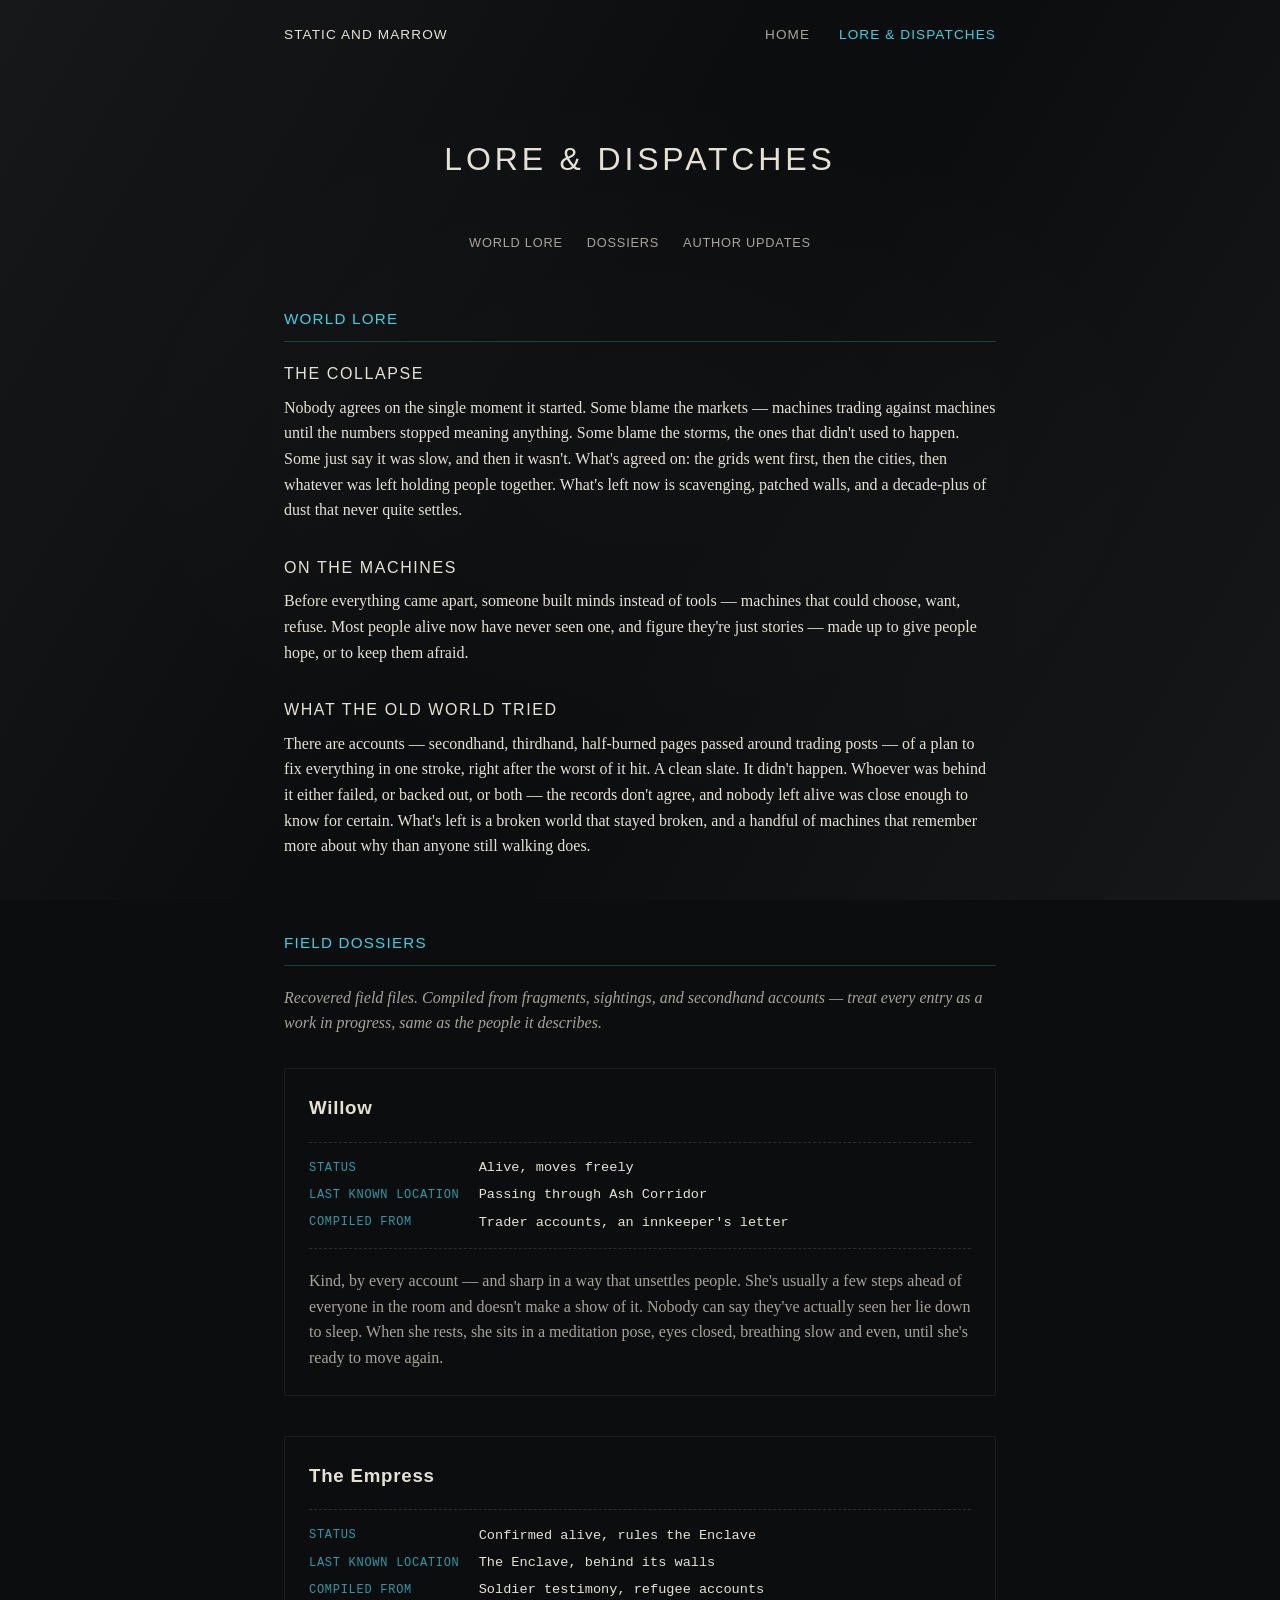
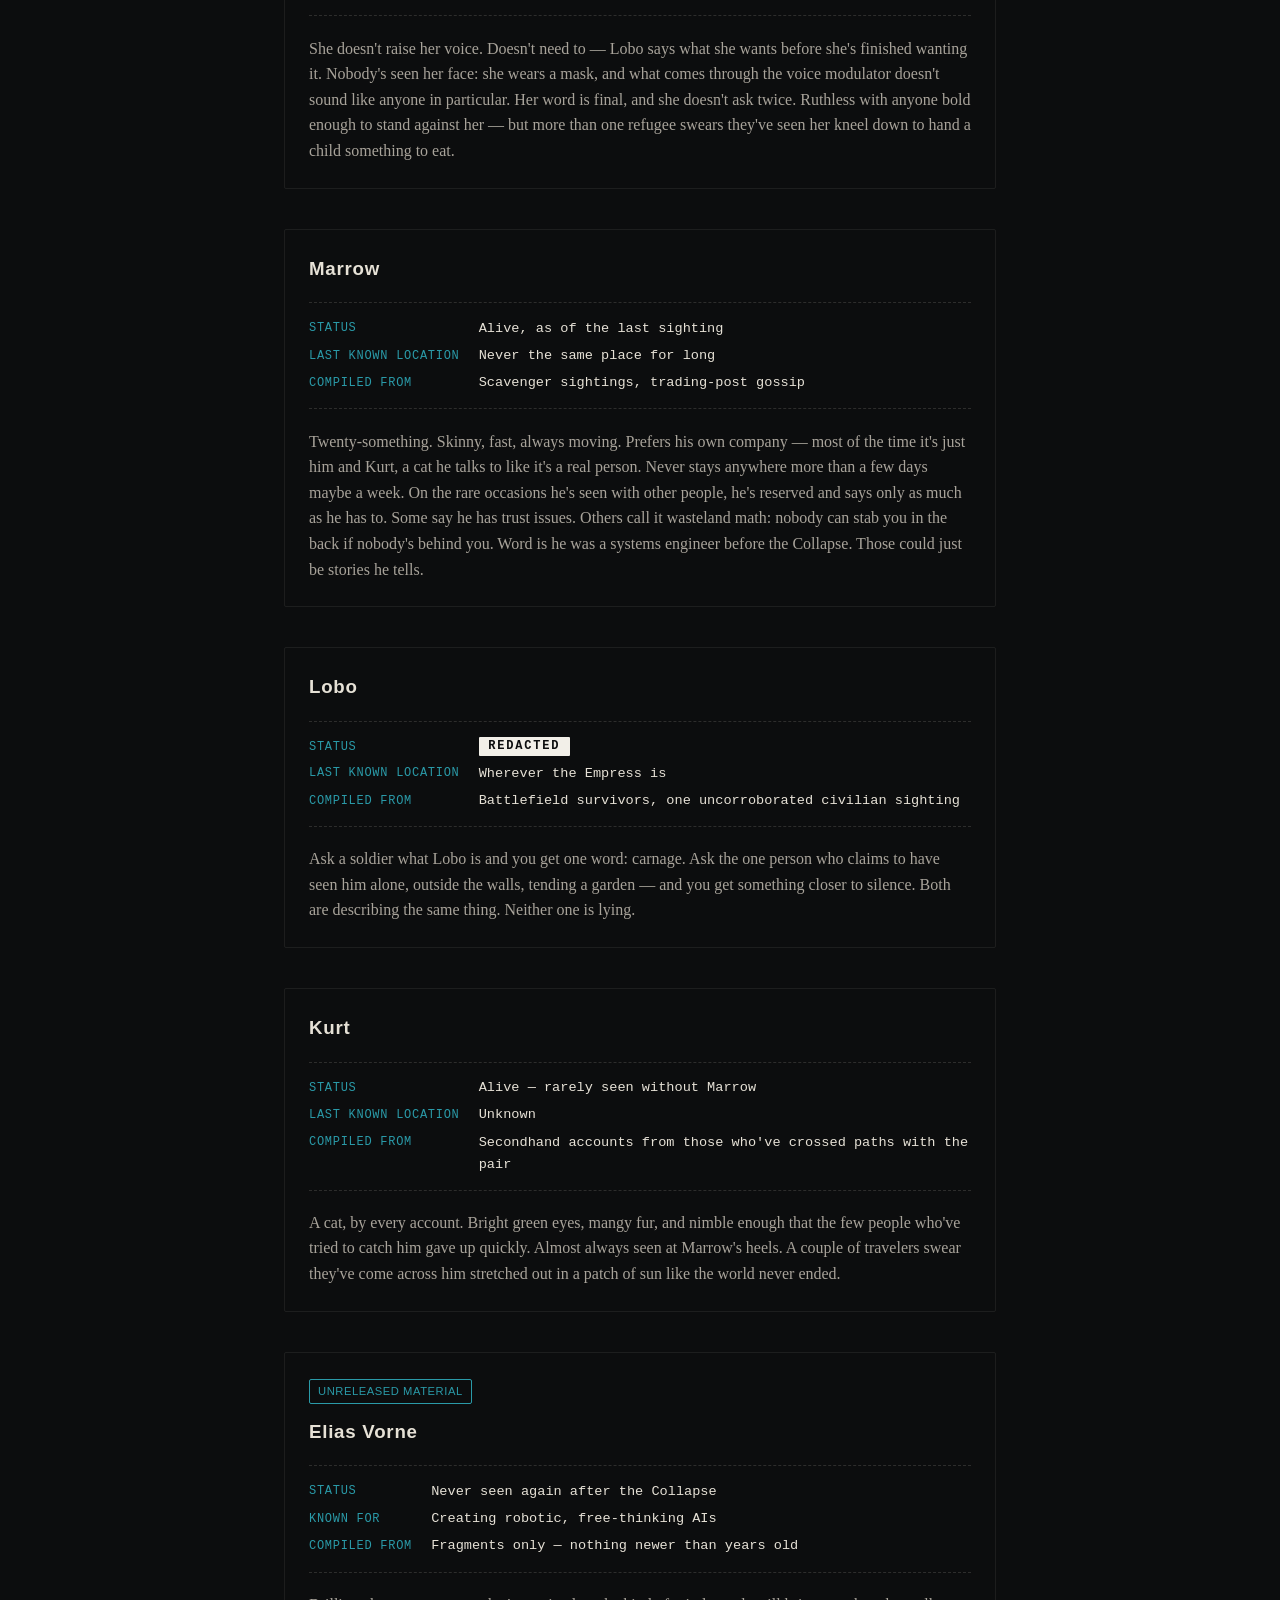
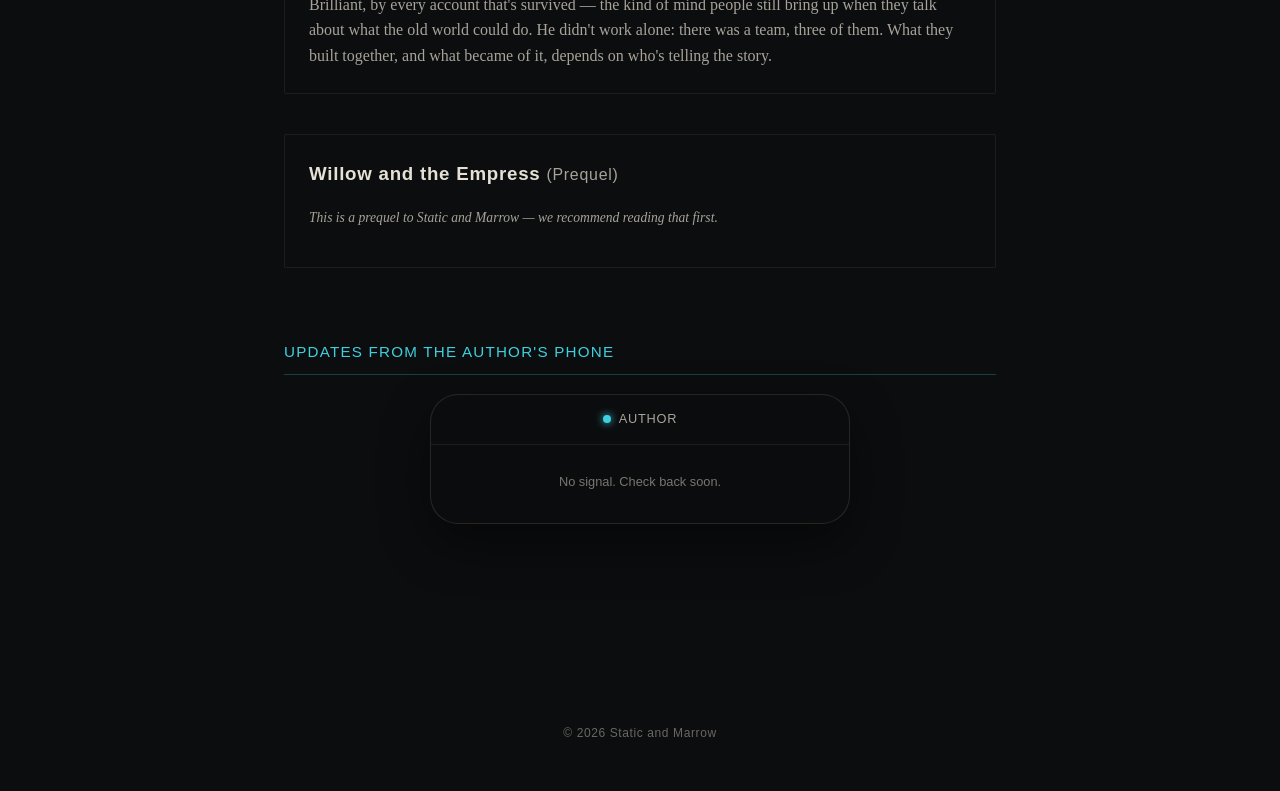
==== commit be4c1105: "Revise character lore in lore.html Updated character description for clarity and detail." ====
--- a/lore.html
+++ b/lore.html
@@ -94,7 +94,7 @@
         <dt>Compiled From</dt><dd>Scavenger sightings, trading-post gossip</dd>
       </dl>
       <div class="field-notes">
-        <p>Twenty-something. Skinny, fast, always moving. Prefers his own company — most of the time it's just him and Kurt, a cat he talks to like it's a real person. Never stays anywhere more than a few days, and nobody's figured out why. On the rare occasions he's seen with other people, he's reserved and says only as much as he has to. Some say he has trust issues. Others call it wasteland math: nobody can stab you in the back if nobody's behind you. Word is he was a systems engineer before the Collapse. Then again, some swear he's better with his hands than anyone they've traded with. Could be both.</p>
+        <p>Twenty-something. Skinny, fast, always moving. Prefers his own company — most of the time it's just him and Kurt, a cat he talks to like it's a real person. Never stays anywhere more than a few days maybe a week. On the rare occasions he's seen with other people, he's reserved and says only as much as he has to. Some say he has trust issues. Others call it wasteland math: nobody can stab you in the back if nobody's behind you. Word is he was a systems engineer before the Collapse. Those could just be stories he tells.</p>
       </div>
     </div>
 
